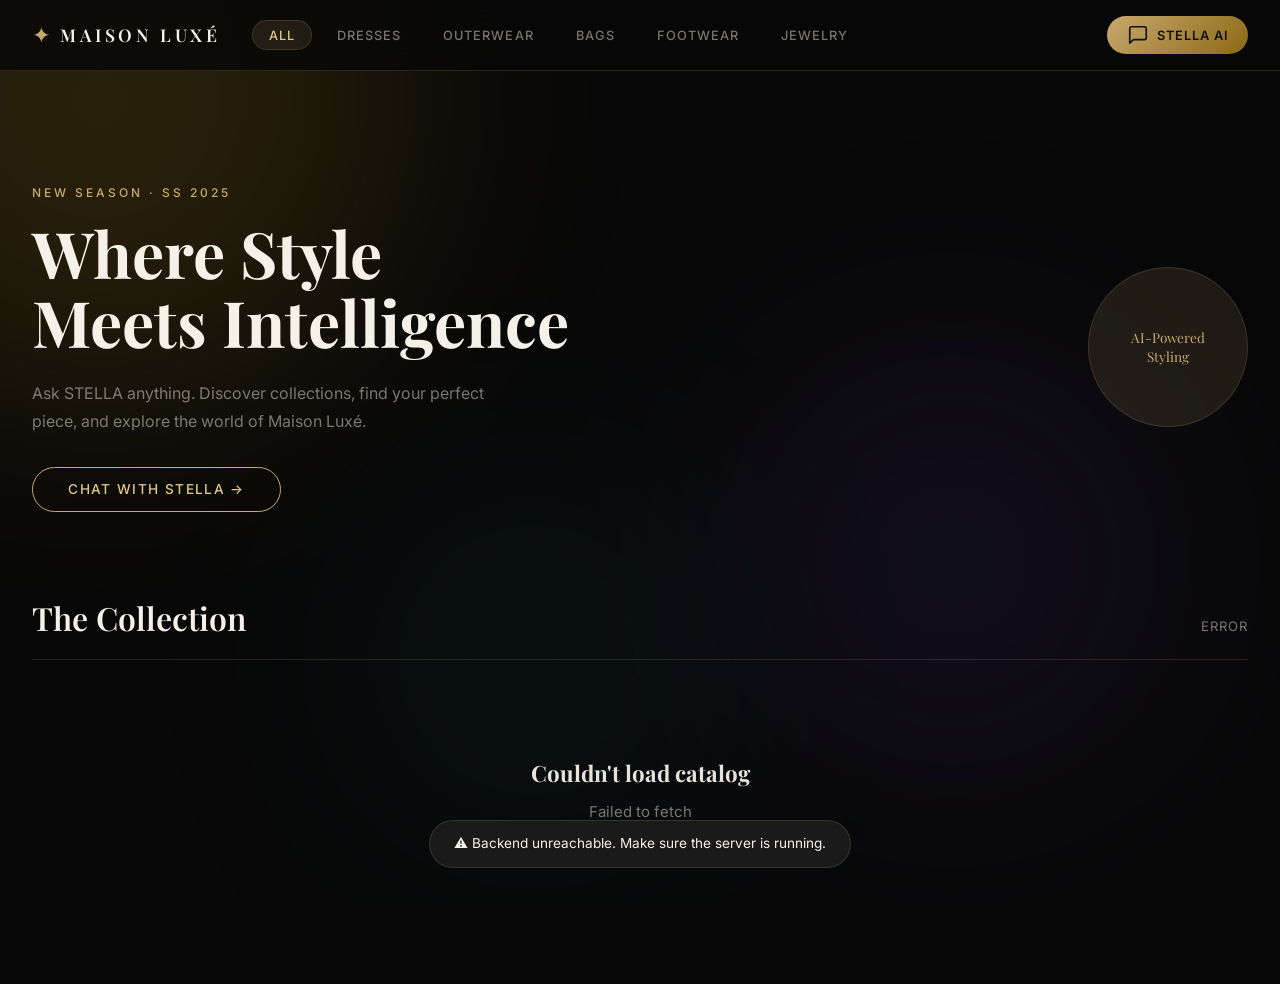
==== frontend/index.html @ 3ba41832 "feat: initialize SQL fashion brand agent application with backend and frontend" ====
<!DOCTYPE html>
<html lang="en">
<head>
  <meta charset="UTF-8" />
  <meta name="viewport" content="width=device-width, initial-scale=1.0" />
  <title>STELLA — AI Fashion Stylist | Luxury Catalog</title>
  <meta name="description" content="Discover our exclusive fashion catalog with STELLA, your AI personal stylist. Browse dresses, outerwear, jewelry and more from premium brands." />
  <link rel="preconnect" href="https://fonts.googleapis.com" />
  <link rel="preconnect" href="https://fonts.gstatic.com" crossorigin />
  <link href="https://fonts.googleapis.com/css2?family=Playfair+Display:ital,wght@0,400;0,600;0,700;1,400&family=Inter:wght@300;400;500;600&display=swap" rel="stylesheet" />
  <link rel="stylesheet" href="style.css" />
</head>
<body>

  <!-- ── Ambient background orbs ─────────────────────────── -->
  <div class="bg-orbs" aria-hidden="true">
    <div class="orb orb-1"></div>
    <div class="orb orb-2"></div>
    <div class="orb orb-3"></div>
  </div>

  <!-- ── HEADER ────────────────────────────────────────────── -->
  <header class="site-header">
    <div class="header-inner">
      <div class="brand-logo">
        <span class="logo-mark">✦</span>
        <span class="logo-name">MAISON LUXÉ</span>
      </div>
      <nav class="header-nav" role="navigation" aria-label="Catalog filters">
        <button class="nav-pill active" id="btn-all"       data-category="">All</button>
        <button class="nav-pill"        id="btn-dresses"   data-category="Dresses">Dresses</button>
        <button class="nav-pill"        id="btn-outerwear" data-category="Outerwear">Outerwear</button>
        <button class="nav-pill"        id="btn-bags"      data-category="Bags">Bags</button>
        <button class="nav-pill"        id="btn-footwear"  data-category="Footwear">Footwear</button>
        <button class="nav-pill"        id="btn-jewelry"   data-category="Jewelry">Jewelry</button>
      </nav>
      <div class="header-right">
        <button class="icon-btn" id="toggle-chat-btn" aria-label="Open STELLA AI stylist" title="Chat with STELLA">
          <svg width="22" height="22" viewBox="0 0 24 24" fill="none" stroke="currentColor" stroke-width="1.8" stroke-linecap="round" stroke-linejoin="round">
            <path d="M21 15a2 2 0 01-2 2H7l-4 4V5a2 2 0 012-2h14a2 2 0 012 2z"/>
          </svg>
          <span>STELLA AI</span>
        </button>
      </div>
    </div>
  </header>

  <!-- ── HERO ──────────────────────────────────────────────── -->
  <section class="hero" aria-label="Hero banner">
    <div class="hero-content">
      <p class="hero-eyebrow">New Season · SS 2025</p>
      <h1 class="hero-title">Where Style<br/>Meets Intelligence</h1>
      <p class="hero-sub">Ask STELLA anything. Discover collections, find your perfect piece, and explore the world of Maison Luxé.</p>
      <button class="hero-cta" id="hero-cta-btn">Chat with STELLA →</button>
    </div>
    <div class="hero-badge" aria-hidden="true">
      <span class="badge-text">AI-Powered<br/>Styling</span>
    </div>
  </section>

  <!-- ── MAIN LAYOUT ───────────────────────────────────────── -->
  <main class="main-layout" role="main">

    <!-- Catalog Grid -->
    <section class="catalog-section" aria-labelledby="catalog-heading">
      <div class="section-header">
        <h2 id="catalog-heading" class="section-title">The Collection</h2>
        <p class="section-sub" id="product-count">Loading catalog…</p>
      </div>
      <div class="product-grid" id="product-grid" role="list" aria-label="Fashion catalog">
        <!-- populated by JS -->
        <div class="skeleton-card" aria-hidden="true"></div>
        <div class="skeleton-card" aria-hidden="true"></div>
        <div class="skeleton-card" aria-hidden="true"></div>
        <div class="skeleton-card" aria-hidden="true"></div>
        <div class="skeleton-card" aria-hidden="true"></div>
        <div class="skeleton-card" aria-hidden="true"></div>
      </div>
    </section>

  </main>

  <!-- ── CHAT PANEL ────────────────────────────────────────── -->
  <aside class="chat-panel" id="chat-panel" role="complementary" aria-label="STELLA AI styling assistant">
    <div class="chat-header">
      <div class="chat-avatar" aria-hidden="true">✦</div>
      <div class="chat-title-block">
        <h2 class="chat-title">STELLA</h2>
        <span class="chat-status" id="chat-status">
          <span class="status-dot"></span> Online · Your AI Stylist
        </span>
      </div>
      <button class="close-chat-btn" id="close-chat-btn" aria-label="Close chat">✕</button>
    </div>

    <div class="chat-messages" id="chat-messages" role="log" aria-live="polite" aria-label="Chat history">
      <!-- Welcome bubble -->
      <div class="message message-ai" id="welcome-msg">
        <div class="message-bubble">
          <p>Bonjour! I'm <strong>STELLA</strong>, your personal AI stylist. ✨</p>
          <p>Ask me anything about our collection — find dresses by budget, explore seasonal catalogs, or check what's in stock.</p>
          <p><em>Try: "Show me dresses under $200" or "What's in the Spring 2025 catalog?"</em></p>
        </div>
        <span class="message-time">Just now</span>
      </div>
    </div>

    <!-- Chat-inline product results -->
    <div class="chat-products" id="chat-products" aria-label="Matching products"></div>

    <form class="chat-form" id="chat-form" autocomplete="off" aria-label="Send a message to STELLA">
      <div class="chat-input-wrap">
        <input
          type="text"
          id="chat-input"
          class="chat-input"
          placeholder="Ask STELLA…"
          aria-label="Your message"
          maxlength="500"
        />
        <button type="submit" class="send-btn" id="send-btn" aria-label="Send message">
          <svg width="18" height="18" viewBox="0 0 24 24" fill="none" stroke="currentColor" stroke-width="2" stroke-linecap="round" stroke-linejoin="round">
            <line x1="22" y1="2" x2="11" y2="13"/>
            <polygon points="22 2 15 22 11 13 2 9 22 2"/>
          </svg>
        </button>
      </div>
      <div class="quick-prompts" role="group" aria-label="Quick prompts">
        <button type="button" class="quick-pill" id="qp1">Dresses under $200</button>
        <button type="button" class="quick-pill" id="qp2">Spring catalog</button>
        <button type="button" class="quick-pill" id="qp3">Top sellers</button>
        <button type="button" class="quick-pill" id="qp4">New jewelry</button>
      </div>
    </form>
  </aside>

  <!-- ── PRODUCT DETAIL MODAL ──────────────────────────────── -->
  <div class="modal-overlay" id="modal-overlay" role="dialog" aria-modal="true" aria-labelledby="modal-product-name" hidden>
    <div class="modal-card">
      <button class="modal-close" id="modal-close" aria-label="Close product detail">✕</button>
      <img src="" alt="" id="modal-img" class="modal-img" />
      <div class="modal-info">
        <p class="modal-brand" id="modal-brand"></p>
        <h3 class="modal-name" id="modal-product-name"></h3>
        <div class="modal-meta">
          <span class="modal-category" id="modal-category"></span>
          <span class="modal-color" id="modal-color"></span>
          <span class="modal-sizes" id="modal-sizes"></span>
        </div>
        <div class="modal-price-row">
          <span class="modal-price" id="modal-price"></span>
          <span class="modal-badge" id="modal-discount"></span>
        </div>
        <p class="modal-desc" id="modal-desc"></p>
        <button class="modal-cta" id="modal-cta">Add to Wishlist ♡</button>
      </div>
    </div>
  </div>

  <!-- Toast notification -->
  <div class="toast" id="toast" role="alert" aria-live="assertive"></div>

  <script src="app.js"></script>
</body>
</html>
---- frontend/style.css ----
/* ═══════════════════════════════════════════════════════════
   MAISON LUXÉ — Fashion Brand CSS
   Dark luxury aesthetic: champagne gold + deep black + ivory
   ═══════════════════════════════════════════════════════════ */

/* ── Reset & Base ──────────────────────────────────────────── */
*, *::before, *::after { box-sizing: border-box; margin: 0; padding: 0; }

:root {
  /* Color tokens */
  --clr-bg:           #080808;
  --clr-surface:      #111111;
  --clr-surface-2:    #1a1a1a;
  --clr-border:       rgba(200, 169, 110, 0.18);
  --clr-gold:         #c8a96e;
  --clr-gold-light:   #e2c98a;
  --clr-gold-dim:     rgba(200, 169, 110, 0.12);
  --clr-ivory:        #f5f0e8;
  --clr-ivory-dim:    rgba(245, 240, 232, 0.6);
  --clr-text:         #e8e3da;
  --clr-text-muted:   rgba(232, 227, 218, 0.5);
  --clr-error:        #e07070;

  /* Typography */
  --font-display:  'Playfair Display', Georgia, serif;
  --font-body:     'Inter', system-ui, sans-serif;

  /* Spacing */
  --radius-sm:   6px;
  --radius-md:   12px;
  --radius-lg:   20px;
  --radius-xl:   28px;

  /* Transitions */
  --ease:        cubic-bezier(0.4, 0, 0.2, 1);
  --dur:         0.28s;

  /* Chat panel width */
  --chat-w:      420px;
}

html { scroll-behavior: smooth; }

body {
  background: var(--clr-bg);
  color: var(--clr-text);
  font-family: var(--font-body);
  font-size: 15px;
  line-height: 1.6;
  min-height: 100vh;
  overflow-x: hidden;
}

/* ── Ambient Orbs (background glow) ───────────────────────── */
.bg-orbs {
  position: fixed;
  inset: 0;
  pointer-events: none;
  z-index: 0;
  overflow: hidden;
}
.orb {
  position: absolute;
  border-radius: 50%;
  filter: blur(120px);
  opacity: 0.25;
  animation: orb-drift 18s ease-in-out infinite alternate;
}
.orb-1 { width: 600px; height: 600px; background: #8b6914; top: -200px; left: -200px; animation-duration: 20s; }
.orb-2 { width: 400px; height: 400px; background: #3d2a6e; top: 40%; right: 10%; animation-duration: 15s; animation-delay: -7s; }
.orb-3 { width: 300px; height: 300px; background: #14404a; bottom: 10%; left: 30%; animation-duration: 24s; animation-delay: -12s; }

@keyframes orb-drift {
  from { transform: translate(0, 0) scale(1); }
  to   { transform: translate(60px, 40px) scale(1.15); }
}

/* ── Header ────────────────────────────────────────────────── */
.site-header {
  position: sticky;
  top: 0;
  z-index: 100;
  background: rgba(8, 8, 8, 0.82);
  backdrop-filter: blur(20px);
  -webkit-backdrop-filter: blur(20px);
  border-bottom: 1px solid var(--clr-border);
}
.header-inner {
  max-width: 1440px;
  margin: 0 auto;
  padding: 0 2rem;
  height: 70px;
  display: flex;
  align-items: center;
  gap: 2rem;
}

.brand-logo {
  display: flex;
  align-items: center;
  gap: 0.6rem;
  text-decoration: none;
  flex-shrink: 0;
}
.logo-mark {
  color: var(--clr-gold);
  font-size: 1.4rem;
  animation: pulse-gold 3s ease-in-out infinite;
}
@keyframes pulse-gold {
  0%, 100% { opacity: 1;   transform: scale(1);    }
  50%       { opacity: 0.7; transform: scale(0.92); }
}
.logo-name {
  font-family: var(--font-display);
  font-size: 1.1rem;
  font-weight: 600;
  letter-spacing: 0.2em;
  color: var(--clr-ivory);
}

.header-nav {
  display: flex;
  gap: 0.5rem;
  flex: 1;
  flex-wrap: wrap;
}
.nav-pill {
  background: transparent;
  border: 1px solid transparent;
  color: var(--clr-text-muted);
  font-family: var(--font-body);
  font-size: 0.8rem;
  font-weight: 500;
  letter-spacing: 0.08em;
  padding: 0.4rem 1rem;
  border-radius: 100px;
  cursor: pointer;
  transition: all var(--dur) var(--ease);
  text-transform: uppercase;
}
.nav-pill:hover,
.nav-pill.active {
  background: var(--clr-gold-dim);
  border-color: var(--clr-border);
  color: var(--clr-gold-light);
}

.header-right { margin-left: auto; flex-shrink: 0; }
.icon-btn {
  display: flex;
  align-items: center;
  gap: 0.5rem;
  background: linear-gradient(135deg, #c8a96e, #8b6914);
  color: #111;
  border: none;
  border-radius: 100px;
  padding: 0.5rem 1.2rem;
  font-family: var(--font-body);
  font-size: 0.8rem;
  font-weight: 600;
  letter-spacing: 0.08em;
  cursor: pointer;
  transition: all var(--dur) var(--ease);
  text-transform: uppercase;
}
.icon-btn:hover {
  transform: translateY(-1px);
  box-shadow: 0 6px 24px rgba(200, 169, 110, 0.35);
}

/* ── Hero ───────────────────────────────────────────────────── */
.hero {
  position: relative;
  z-index: 1;
  max-width: 1440px;
  margin: 0 auto;
  padding: 7rem 2rem 5rem;
  display: flex;
  align-items: center;
  justify-content: space-between;
  gap: 2rem;
}
.hero-eyebrow {
  font-size: 0.75rem;
  font-weight: 500;
  letter-spacing: 0.25em;
  text-transform: uppercase;
  color: var(--clr-gold);
  margin-bottom: 1rem;
}
.hero-title {
  font-family: var(--font-display);
  font-size: clamp(2.8rem, 5vw, 5rem);
  font-weight: 700;
  line-height: 1.08;
  color: var(--clr-ivory);
  margin-bottom: 1.5rem;
}
.hero-sub {
  max-width: 500px;
  color: var(--clr-text-muted);
  font-size: 1rem;
  line-height: 1.7;
  margin-bottom: 2rem;
}
.hero-cta {
  background: transparent;
  border: 1px solid var(--clr-gold);
  color: var(--clr-gold-light);
  font-family: var(--font-body);
  font-size: 0.85rem;
  font-weight: 500;
  letter-spacing: 0.1em;
  text-transform: uppercase;
  padding: 0.85rem 2.2rem;
  border-radius: 100px;
  cursor: pointer;
  transition: all var(--dur) var(--ease);
}
.hero-cta:hover {
  background: var(--clr-gold);
  color: #111;
  transform: translateY(-2px);
  box-shadow: 0 8px 32px rgba(200, 169, 110, 0.3);
}
.hero-badge {
  width: 160px; height: 160px;
  border-radius: 50%;
  border: 1px solid var(--clr-border);
  background: var(--clr-gold-dim);
  display: flex;
  align-items: center;
  justify-content: center;
  flex-shrink: 0;
  animation: spin-slow 20s linear infinite;
}
@keyframes spin-slow {
  from { transform: rotate(0deg); }
  to   { transform: rotate(360deg); }
}
.badge-text {
  font-family: var(--font-display);
  font-size: 0.85rem;
  text-align: center;
  color: var(--clr-gold);
  line-height: 1.4;
  animation: spin-slow 20s linear infinite reverse;
}

/* ── Main layout ────────────────────────────────────────────── */
.main-layout {
  position: relative;
  z-index: 1;
  max-width: 1440px;
  margin: 0 auto;
  padding: 0 2rem 6rem;
}

/* ── Section header ─────────────────────────────────────────── */
.section-header {
  display: flex;
  align-items: baseline;
  justify-content: space-between;
  gap: 1rem;
  margin-bottom: 2rem;
  padding-bottom: 1rem;
  border-bottom: 1px solid var(--clr-border);
}
.section-title {
  font-family: var(--font-display);
  font-size: 2rem;
  font-weight: 600;
  color: var(--clr-ivory);
}
.section-sub {
  font-size: 0.82rem;
  color: var(--clr-text-muted);
  text-transform: uppercase;
  letter-spacing: 0.08em;
}

/* ── Product Grid ───────────────────────────────────────────── */
.product-grid {
  display: grid;
  grid-template-columns: repeat(auto-fill, minmax(260px, 1fr));
  gap: 1.5rem;
}

/* Skeleton loaders */
.skeleton-card {
  border-radius: var(--radius-lg);
  background: var(--clr-surface);
  height: 380px;
  animation: shimmer 1.5s ease-in-out infinite;
}
@keyframes shimmer {
  0%, 100% { opacity: 0.5; }
  50%       { opacity: 1;   }
}

/* Real product card */
.product-card {
  background: var(--clr-surface);
  border: 1px solid var(--clr-border);
  border-radius: var(--radius-lg);
  overflow: hidden;
  cursor: pointer;
  transition: transform var(--dur) var(--ease), box-shadow var(--dur) var(--ease),
              border-color var(--dur) var(--ease);
  animation: card-in 0.45s var(--ease) both;
}
@keyframes card-in {
  from { opacity: 0; transform: translateY(20px); }
  to   { opacity: 1; transform: translateY(0); }
}
.product-card:hover {
  transform: translateY(-6px);
  box-shadow: 0 20px 60px rgba(0,0,0,0.5), 0 0 0 1px rgba(200,169,110,0.2);
  border-color: rgba(200,169,110,0.3);
}
.card-img-wrap {
  position: relative;
  overflow: hidden;
  aspect-ratio: 3/4;
  background: #1e1e1e;
}
.card-img {
  width: 100%;
  height: 100%;
  object-fit: cover;
  transition: transform 0.6s var(--ease);
}
.product-card:hover .card-img { transform: scale(1.06); }

.card-discount-badge {
  position: absolute;
  top: 12px;
  right: 12px;
  background: linear-gradient(135deg, #c8a96e, #8b6914);
  color: #111;
  font-size: 0.7rem;
  font-weight: 700;
  padding: 3px 10px;
  border-radius: 100px;
  letter-spacing: 0.05em;
}
.card-body {
  padding: 1rem 1.1rem;
}
.card-brand {
  font-size: 0.7rem;
  font-weight: 600;
  letter-spacing: 0.15em;
  text-transform: uppercase;
  color: var(--clr-gold);
  margin-bottom: 0.3rem;
}
.card-name {
  font-family: var(--font-display);
  font-size: 1rem;
  font-weight: 600;
  color: var(--clr-ivory);
  margin-bottom: 0.3rem;
  white-space: nowrap;
  overflow: hidden;
  text-overflow: ellipsis;
}
.card-category {
  font-size: 0.75rem;
  color: var(--clr-text-muted);
  margin-bottom: 0.75rem;
}
.card-footer {
  display: flex;
  align-items: center;
  justify-content: space-between;
}
.card-price {
  font-size: 1rem;
  font-weight: 600;
  color: var(--clr-ivory);
}
.card-original-price {
  font-size: 0.78rem;
  color: var(--clr-text-muted);
  text-decoration: line-through;
  margin-left: 0.4rem;
}
.card-color-dot {
  width: 12px; height: 12px;
  border-radius: 50%;
  border: 1px solid rgba(255,255,255,0.2);
  background: var(--dot-color, #888);
  flex-shrink: 0;
}

/* ── Chat Panel ─────────────────────────────────────────────── */
.chat-panel {
  position: fixed;
  top: 0;
  right: 0;
  bottom: 0;
  width: var(--chat-w);
  max-width: 100vw;
  background: rgba(10, 10, 10, 0.96);
  backdrop-filter: blur(24px);
  -webkit-backdrop-filter: blur(24px);
  border-left: 1px solid var(--clr-border);
  display: flex;
  flex-direction: column;
  z-index: 200;
  transform: translateX(100%);
  transition: transform 0.4s cubic-bezier(0.4, 0, 0.2, 1);
}
.chat-panel.open { transform: translateX(0); }

/* Chat header */
.chat-header {
  display: flex;
  align-items: center;
  gap: 0.75rem;
  padding: 1.25rem 1.5rem;
  border-bottom: 1px solid var(--clr-border);
  flex-shrink: 0;
}
.chat-avatar {
  width: 42px; height: 42px;
  border-radius: 50%;
  background: linear-gradient(135deg, #c8a96e, #5c4010);
  display: flex;
  align-items: center;
  justify-content: center;
  font-size: 1.1rem;
  color: #fff;
  flex-shrink: 0;
}
.chat-title-block { flex: 1; }
.chat-title {
  font-family: var(--font-display);
  font-size: 1.1rem;
  font-weight: 600;
  color: var(--clr-ivory);
  line-height: 1.2;
}
.chat-status {
  font-size: 0.72rem;
  color: var(--clr-text-muted);
  display: flex;
  align-items: center;
  gap: 0.4rem;
}
.status-dot {
  width: 7px; height: 7px;
  border-radius: 50%;
  background: #5cb85c;
  flex-shrink: 0;
  animation: blink 2s ease-in-out infinite;
}
@keyframes blink {
  0%,100% { opacity: 1; }
  50%      { opacity: 0.4; }
}
.close-chat-btn {
  background: none;
  border: none;
  color: var(--clr-text-muted);
  font-size: 1rem;
  cursor: pointer;
  padding: 0.3rem;
  border-radius: 50%;
  transition: color var(--dur);
  line-height: 1;
}
.close-chat-btn:hover { color: var(--clr-ivory); }

/* Messages area */
.chat-messages {
  flex: 1;
  overflow-y: auto;
  padding: 1.5rem;
  display: flex;
  flex-direction: column;
  gap: 1rem;
  scrollbar-width: thin;
  scrollbar-color: var(--clr-border) transparent;
}
.message { display: flex; flex-direction: column; gap: 0.25rem; max-width: 88%; }
.message-ai  { align-self: flex-start; }
.message-user { align-self: flex-end; }

.message-bubble {
  padding: 0.85rem 1.1rem;
  border-radius: var(--radius-md);
  font-size: 0.88rem;
  line-height: 1.65;
}
.message-ai .message-bubble {
  background: var(--clr-surface-2);
  border: 1px solid var(--clr-border);
  color: var(--clr-text);
  border-bottom-left-radius: var(--radius-sm);
}
.message-ai .message-bubble p + p { margin-top: 0.5rem; }
.message-ai .message-bubble em { color: var(--clr-gold); font-style: normal; }

.message-user .message-bubble {
  background: linear-gradient(135deg, #c8a96e22, #8b691422);
  border: 1px solid rgba(200,169,110,0.25);
  color: var(--clr-ivory);
  border-bottom-right-radius: var(--radius-sm);
}
.message-time {
  font-size: 0.68rem;
  color: var(--clr-text-muted);
  padding: 0 0.3rem;
}
.message-ai .message-time  { text-align: left; }
.message-user .message-time { text-align: right; }

/* Typing indicator */
.typing-indicator .message-bubble {
  display: flex;
  gap: 5px;
  align-items: center;
  padding: 1rem 1.1rem;
}
.typing-dot {
  width: 7px; height: 7px;
  border-radius: 50%;
  background: var(--clr-gold);
  animation: typing-bounce 1.2s ease-in-out infinite;
}
.typing-dot:nth-child(2) { animation-delay: 0.2s; }
.typing-dot:nth-child(3) { animation-delay: 0.4s; }
@keyframes typing-bounce {
  0%,80%,100% { transform: translateY(0);    opacity: 0.4; }
  40%          { transform: translateY(-6px); opacity: 1; }
}

/* Chat inline product strip */
.chat-products {
  padding: 0 1rem;
  flex-shrink: 0;
}
.chat-products-inner {
  display: flex;
  gap: 0.75rem;
  overflow-x: auto;
  padding-bottom: 0.75rem;
  scrollbar-width: thin;
  scrollbar-color: var(--clr-border) transparent;
}
.chat-product-card {
  flex-shrink: 0;
  width: 140px;
  background: var(--clr-surface-2);
  border: 1px solid var(--clr-border);
  border-radius: var(--radius-md);
  overflow: hidden;
  cursor: pointer;
  transition: transform var(--dur), border-color var(--dur);
  animation: card-in 0.3s var(--ease) both;
}
.chat-product-card:hover { transform: translateY(-3px); border-color: rgba(200,169,110,0.4); }
.chat-product-card img {
  width: 100%;
  aspect-ratio: 3/4;
  object-fit: cover;
}
.chat-product-info { padding: 0.5rem; }
.chat-product-name {
  font-size: 0.72rem;
  font-weight: 500;
  color: var(--clr-ivory);
  white-space: nowrap;
  overflow: hidden;
  text-overflow: ellipsis;
  margin-bottom: 0.2rem;
}
.chat-product-price {
  font-size: 0.72rem;
  color: var(--clr-gold);
  font-weight: 600;
}

/* Chat form */
.chat-form { padding: 1rem 1rem 1.25rem; flex-shrink: 0; border-top: 1px solid var(--clr-border); }
.chat-input-wrap {
  display: flex;
  align-items: center;
  background: var(--clr-surface-2);
  border: 1px solid var(--clr-border);
  border-radius: 100px;
  overflow: hidden;
  transition: border-color var(--dur);
}
.chat-input-wrap:focus-within { border-color: rgba(200,169,110,0.5); }
.chat-input {
  flex: 1;
  background: none;
  border: none;
  outline: none;
  color: var(--clr-text);
  font-family: var(--font-body);
  font-size: 0.88rem;
  padding: 0.75rem 1.1rem;
}
.chat-input::placeholder { color: var(--clr-text-muted); }
.send-btn {
  background: linear-gradient(135deg, #c8a96e, #8b6914);
  border: none;
  color: #111;
  width: 40px; height: 40px;
  border-radius: 50%;
  display: flex;
  align-items: center;
  justify-content: center;
  cursor: pointer;
  margin-right: 4px;
  flex-shrink: 0;
  transition: transform var(--dur), box-shadow var(--dur);
}
.send-btn:hover { transform: scale(1.08); box-shadow: 0 4px 16px rgba(200,169,110,0.4); }

.quick-prompts { display: flex; flex-wrap: wrap; gap: 0.5rem; margin-top: 0.75rem; }
.quick-pill {
  background: var(--clr-gold-dim);
  border: 1px solid var(--clr-border);
  color: var(--clr-gold-light);
  font-family: var(--font-body);
  font-size: 0.72rem;
  padding: 0.35rem 0.85rem;
  border-radius: 100px;
  cursor: pointer;
  transition: all var(--dur);
  white-space: nowrap;
}
.quick-pill:hover { background: rgba(200,169,110,0.22); border-color: rgba(200,169,110,0.4); }

/* ── Modal ──────────────────────────────────────────────────── */
.modal-overlay {
  position: fixed;
  inset: 0;
  background: rgba(0,0,0,0.82);
  z-index: 500;
  display: flex;
  align-items: center;
  justify-content: center;
  padding: 2rem;
  backdrop-filter: blur(6px);
  animation: fade-in 0.2s var(--ease);
}
.modal-overlay[hidden] { display: none; }
@keyframes fade-in { from { opacity: 0; } to { opacity:1; } }

.modal-card {
  background: var(--clr-surface);
  border: 1px solid var(--clr-border);
  border-radius: var(--radius-xl);
  max-width: 820px;
  width: 100%;
  max-height: 90vh;
  overflow-y: auto;
  display: grid;
  grid-template-columns: 1fr 1fr;
  position: relative;
  animation: slide-up 0.35s var(--ease);
  scrollbar-width: thin;
  scrollbar-color: var(--clr-border) transparent;
}
@keyframes slide-up { from { transform: translateY(30px); opacity: 0; } to { transform: none; opacity: 1; } }

.modal-close {
  position: absolute;
  top: 1rem; right: 1rem;
  background: rgba(255,255,255,0.06);
  border: 1px solid var(--clr-border);
  color: var(--clr-text-muted);
  width: 36px; height: 36px;
  border-radius: 50%;
  cursor: pointer;
  font-size: 0.9rem;
  z-index: 1;
  transition: all var(--dur);
}
.modal-close:hover { background: rgba(255,255,255,0.12); color: var(--clr-ivory); }

.modal-img {
  width: 100%;
  height: 100%;
  min-height: 400px;
  object-fit: cover;
  border-radius: var(--radius-xl) 0 0 var(--radius-xl);
}
.modal-info {
  padding: 2.5rem 2rem;
  display: flex;
  flex-direction: column;
  gap: 0.75rem;
}
.modal-brand {
  font-size: 0.72rem;
  font-weight: 600;
  letter-spacing: 0.18em;
  text-transform: uppercase;
  color: var(--clr-gold);
}
.modal-name {
  font-family: var(--font-display);
  font-size: 1.6rem;
  font-weight: 600;
  color: var(--clr-ivory);
  line-height: 1.2;
}
.modal-meta { display: flex; flex-wrap: wrap; gap: 0.5rem; }
.modal-meta span {
  background: var(--clr-gold-dim);
  border: 1px solid var(--clr-border);
  color: var(--clr-text-muted);
  font-size: 0.72rem;
  padding: 0.25rem 0.75rem;
  border-radius: 100px;
}
.modal-price-row { display: flex; align-items: center; gap: 0.75rem; }
.modal-price {
  font-size: 1.5rem;
  font-weight: 700;
  color: var(--clr-ivory);
}
.modal-badge {
  background: linear-gradient(135deg, #c8a96e, #8b6914);
  color: #111;
  font-size: 0.72rem;
  font-weight: 700;
  padding: 0.2rem 0.7rem;
  border-radius: 100px;
}
.modal-desc {
  color: var(--clr-text-muted);
  font-size: 0.9rem;
  line-height: 1.7;
  flex: 1;
}
.modal-cta {
  background: transparent;
  border: 1px solid var(--clr-gold);
  color: var(--clr-gold-light);
  font-family: var(--font-body);
  font-size: 0.82rem;
  font-weight: 500;
  letter-spacing: 0.08em;
  padding: 0.85rem;
  border-radius: 100px;
  cursor: pointer;
  transition: all var(--dur);
  text-transform: uppercase;
}
.modal-cta:hover {
  background: var(--clr-gold);
  color: #111;
  box-shadow: 0 6px 24px rgba(200,169,110, 0.3);
}
.modal-cta.wishlisted { background: var(--clr-gold); color: #111; }

/* ── Toast ──────────────────────────────────────────────────── */
.toast {
  position: fixed;
  bottom: 2rem;
  left: 50%;
  transform: translateX(-50%) translateY(100px);
  background: var(--clr-surface-2);
  border: 1px solid var(--clr-border);
  color: var(--clr-ivory);
  font-size: 0.85rem;
  padding: 0.75rem 1.5rem;
  border-radius: 100px;
  z-index: 999;
  transition: transform 0.35s var(--ease), opacity 0.35s;
  opacity: 0;
  pointer-events: none;
}
.toast.show {
  transform: translateX(-50%) translateY(0);
  opacity: 1;
}

/* ── Empty / error states ───────────────────────────────────── */
.empty-state {
  grid-column: 1/-1;
  text-align: center;
  padding: 4rem 2rem;
  color: var(--clr-text-muted);
}
.empty-state h3 { font-family: var(--font-display); font-size: 1.4rem; margin-bottom: 0.5rem; color: var(--clr-text); }

/* ── Responsive ─────────────────────────────────────────────── */
@media (max-width: 900px) {
  .modal-card { grid-template-columns: 1fr; }
  .modal-img { border-radius: var(--radius-xl) var(--radius-xl) 0 0; min-height: 260px; }
  .hero { flex-direction: column; padding: 4rem 1.5rem 3rem; text-align: center; }
  .hero-badge { display: none; }
  .hero-sub { margin: 0 auto 2rem; }
}
@media (max-width: 600px) {
  :root { --chat-w: 100vw; }
  .header-nav { display: none; }
  .product-grid { grid-template-columns: repeat(2, 1fr); gap: 1rem; }
  .main-layout { padding: 0 1rem 5rem; }
  .hero { padding: 3rem 1rem 2.5rem; }
  .hero-title { font-size: 2.2rem; }
}
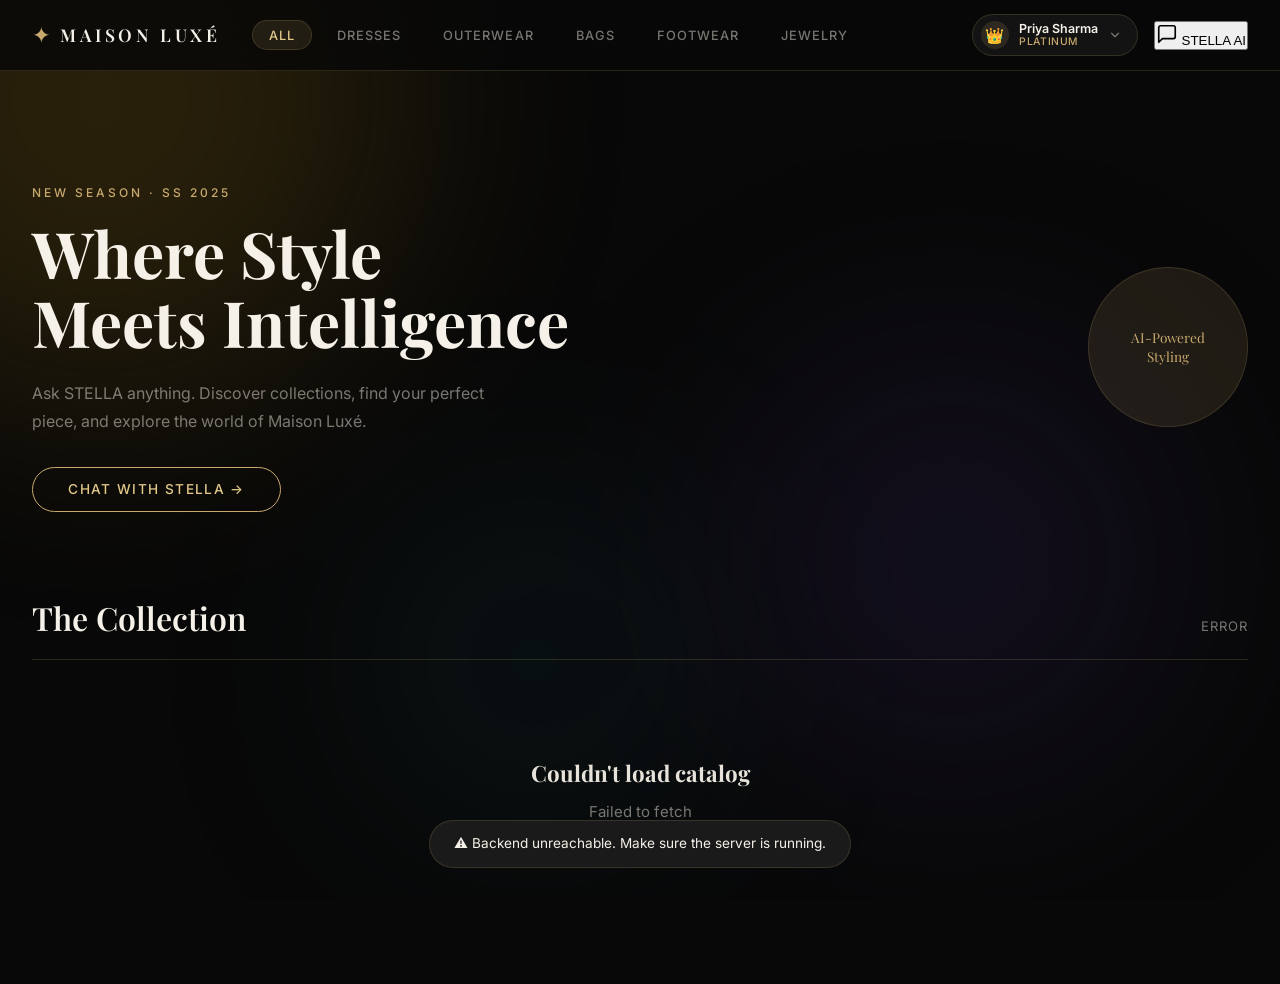
==== commit 4600a3eb: "feat: add user authentication, user switcher UI, and chat history clearing support" ====
--- a/frontend/index.html
+++ b/frontend/index.html
@@ -35,6 +35,26 @@
         <button class="nav-pill"        id="btn-jewelry"   data-category="Jewelry">Jewelry</button>
       </nav>
       <div class="header-right">
+        <!-- User Switcher Dropdown -->
+        <div class="user-switcher" id="user-switcher">
+          <button class="user-btn" id="user-btn" aria-haspopup="true" aria-expanded="false" title="Switch User Profile">
+            <span class="user-avatar" id="current-user-avatar">👑</span>
+            <div class="user-meta">
+              <span class="user-name" id="current-user-name">Priya Sharma</span>
+              <span class="user-tier-badge" id="current-user-tier">Platinum</span>
+            </div>
+            <svg class="dropdown-arrow" width="14" height="14" viewBox="0 0 24 24" fill="none" stroke="currentColor" stroke-width="2" stroke-linecap="round" stroke-linejoin="round">
+              <polyline points="6 9 12 15 18 9"/>
+            </svg>
+          </button>
+          <div class="user-dropdown" id="user-dropdown" role="menu">
+            <div class="dropdown-header">Select Customer Profile</div>
+            <div class="user-options" id="user-options">
+              <!-- Populated dynamically by app.js -->
+            </div>
+          </div>
+        </div>
+
         <button class="icon-btn" id="toggle-chat-btn" aria-label="Open STELLA AI stylist" title="Chat with STELLA">
           <svg width="22" height="22" viewBox="0 0 24 24" fill="none" stroke="currentColor" stroke-width="1.8" stroke-linecap="round" stroke-linejoin="round">
             <path d="M21 15a2 2 0 01-2 2H7l-4 4V5a2 2 0 012-2h14a2 2 0 012 2z"/>
@@ -89,8 +109,20 @@
         <span class="chat-status" id="chat-status">
           <span class="status-dot"></span> Online · Your AI Stylist
         </span>
+        <span class="chat-user-indicator" id="chat-user-indicator">
+          <span id="chat-user-indicator-avatar">👑</span>
+          <span id="chat-user-indicator-name">Priya Sharma (Platinum)</span>
+        </span>
       </div>
-      <button class="close-chat-btn" id="close-chat-btn" aria-label="Close chat">✕</button>
+      <div class="chat-header-actions">
+        <button class="clear-chat-btn" id="clear-chat-btn" aria-label="Clear conversation history" title="Clear conversation history">
+          <svg width="15" height="15" viewBox="0 0 24 24" fill="none" stroke="currentColor" stroke-width="2" stroke-linecap="round" stroke-linejoin="round">
+            <polyline points="3 6 5 6 21 6"></polyline>
+            <path d="M19 6v14a2 2 0 0 1-2 2H7a2 2 0 0 1-2-2V6m3 0V4a2 2 0 0 1 2-2h4a2 2 0 0 1 2 2v2"></path>
+          </svg>
+        </button>
+        <button class="close-chat-btn" id="close-chat-btn" aria-label="Close chat">✕</button>
+      </div>
     </div>
 
     <div class="chat-messages" id="chat-messages" role="log" aria-live="polite" aria-label="Chat history">
--- a/frontend/style.css
+++ b/frontend/style.css
@@ -146,27 +146,191 @@
   color: var(--clr-gold-light);
 }
 
-.header-right { margin-left: auto; flex-shrink: 0; }
-.icon-btn {
-  display: flex;
-  align-items: center;
-  gap: 0.5rem;
-  background: linear-gradient(135deg, #c8a96e, #8b6914);
-  color: #111;
-  border: none;
-  border-radius: 100px;
-  padding: 0.5rem 1.2rem;
+.header-right {
+  margin-left: auto;
+  flex-shrink: 0;
+  display: flex;
+  align-items: center;
+  gap: 1rem;
+}
+
+/* User Profile Switcher */
+.user-switcher {
+  position: relative;
+}
+
+.user-btn {
+  display: flex;
+  align-items: center;
+  gap: 0.65rem;
+  background: rgba(255, 255, 255, 0.05);
+  border: 1px solid var(--clr-border);
+  border-radius: 100px;
+  padding: 0.35rem 0.9rem 0.35rem 0.5rem;
+  color: var(--clr-text);
   font-family: var(--font-body);
-  font-size: 0.8rem;
-  font-weight: 600;
-  letter-spacing: 0.08em;
   cursor: pointer;
   transition: all var(--dur) var(--ease);
+}
+
+.user-btn:hover {
+  background: var(--clr-gold-dim);
+  border-color: var(--clr-gold);
+}
+
+.user-avatar {
+  width: 28px;
+  height: 28px;
+  display: flex;
+  align-items: center;
+  justify-content: center;
+  background: rgba(200, 169, 110, 0.15);
+  border-radius: 50%;
+  font-size: 0.95rem;
+}
+
+.user-meta {
+  display: flex;
+  flex-direction: column;
+  text-align: left;
+  line-height: 1.15;
+}
+
+.user-name {
+  font-size: 0.78rem;
+  font-weight: 600;
+  color: var(--clr-ivory);
+}
+
+.user-tier-badge {
+  font-size: 0.65rem;
+  font-weight: 500;
+  letter-spacing: 0.06em;
   text-transform: uppercase;
-}
-.icon-btn:hover {
-  transform: translateY(-1px);
-  box-shadow: 0 6px 24px rgba(200, 169, 110, 0.35);
+  color: var(--clr-gold);
+}
+
+.dropdown-arrow {
+  color: var(--clr-text-muted);
+  transition: transform var(--dur) var(--ease);
+}
+
+.user-switcher.open .dropdown-arrow {
+  transform: rotate(180deg);
+}
+
+/* Dropdown Menu */
+.user-dropdown {
+  position: absolute;
+  top: calc(100% + 8px);
+  right: 0;
+  width: 260px;
+  background: #141414;
+  border: 1px solid var(--clr-border);
+  border-radius: var(--radius-md);
+  box-shadow: 0 16px 40px rgba(0, 0, 0, 0.65);
+  padding: 0.6rem;
+  opacity: 0;
+  pointer-events: none;
+  transform: translateY(-8px);
+  transition: all 0.22s var(--ease);
+  z-index: 200;
+  backdrop-filter: blur(20px);
+}
+
+.user-switcher.open .user-dropdown {
+  opacity: 1;
+  pointer-events: auto;
+  transform: translateY(0);
+}
+
+.dropdown-header {
+  font-size: 0.7rem;
+  text-transform: uppercase;
+  letter-spacing: 0.1em;
+  color: var(--clr-text-muted);
+  padding: 0.4rem 0.6rem 0.6rem;
+  border-bottom: 1px solid rgba(255, 255, 255, 0.07);
+  margin-bottom: 0.4rem;
+}
+
+.user-option {
+  display: flex;
+  align-items: center;
+  gap: 0.75rem;
+  padding: 0.6rem;
+  border-radius: var(--radius-sm);
+  cursor: pointer;
+  transition: all 0.18s var(--ease);
+  text-decoration: none;
+  color: var(--clr-text);
+  border: 1px solid transparent;
+}
+
+.user-option:hover {
+  background: var(--clr-surface-2);
+}
+
+.user-option.active {
+  background: var(--clr-gold-dim);
+  border-color: var(--clr-border);
+}
+
+.user-option-avatar {
+  width: 32px;
+  height: 32px;
+  display: flex;
+  align-items: center;
+  justify-content: center;
+  border-radius: 50%;
+  background: rgba(200, 169, 110, 0.12);
+  font-size: 1.1rem;
+  flex-shrink: 0;
+}
+
+.user-option-info {
+  flex: 1;
+  min-width: 0;
+}
+
+.user-option-name {
+  font-size: 0.85rem;
+  font-weight: 600;
+  color: var(--clr-ivory);
+  white-space: nowrap;
+  overflow: hidden;
+  text-overflow: ellipsis;
+}
+
+.user-option-tier {
+  font-size: 0.7rem;
+  color: var(--clr-gold);
+}
+
+.user-option-email {
+  font-size: 0.68rem;
+  color: var(--clr-text-muted);
+}
+
+.user-check-icon {
+  color: var(--clr-gold);
+  font-weight: bold;
+  font-size: 0.9rem;
+}
+
+/* Chat user indicator */
+.chat-user-indicator {
+  display: inline-flex;
+  align-items: center;
+  gap: 0.35rem;
+  font-size: 0.7rem;
+  color: var(--clr-gold);
+  background: var(--clr-gold-dim);
+  border: 1px solid var(--clr-border);
+  padding: 0.15rem 0.5rem;
+  border-radius: 100px;
+  margin-top: 0.25rem;
+  width: fit-content;
 }
 
 /* ── Hero ───────────────────────────────────────────────────── */
@@ -461,6 +625,29 @@
   0%,100% { opacity: 1; }
   50%      { opacity: 0.4; }
 }
+.chat-header-actions {
+  display: flex;
+  align-items: center;
+  gap: 0.35rem;
+}
+.clear-chat-btn {
+  background: none;
+  border: none;
+  color: var(--clr-text-muted);
+  font-size: 0.9rem;
+  cursor: pointer;
+  padding: 0.35rem;
+  border-radius: 6px;
+  display: flex;
+  align-items: center;
+  justify-content: center;
+  transition: all var(--dur) var(--ease);
+  line-height: 1;
+}
+.clear-chat-btn:hover {
+  color: #e06c75;
+  background: rgba(224, 108, 117, 0.12);
+}
 .close-chat-btn {
   background: none;
   border: none;
